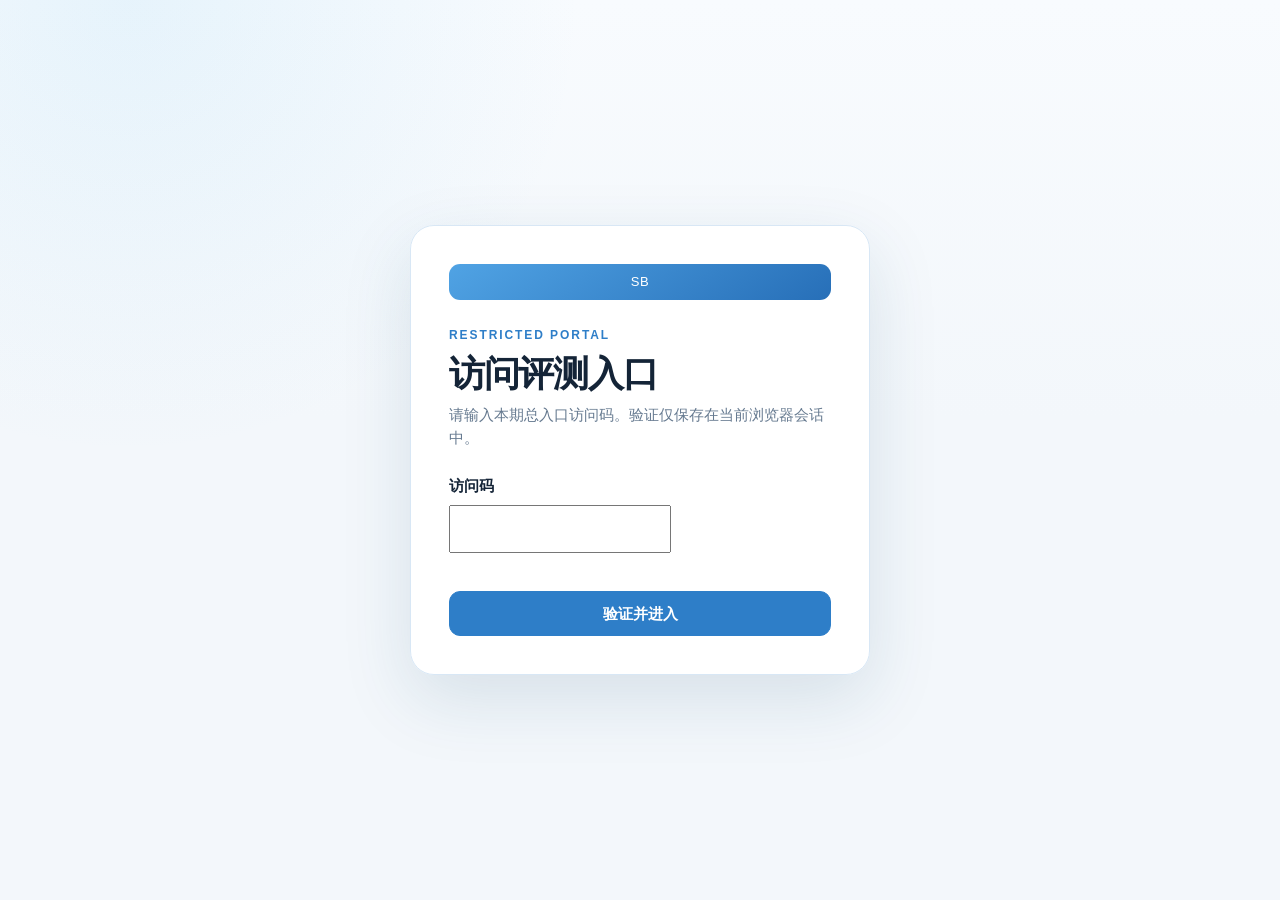
==== index.html @ b5875988 "Publish separated November evaluation pages" ====
<!doctype html>
<html lang="zh-CN">
<head>
  <meta charset="utf-8">
  <meta name="viewport" content="width=device-width,initial-scale=1">
  <meta name="color-scheme" content="light">
  <meta name="robots" content="noindex,nofollow,noarchive">
  <title>SonicBench · 11 月评测工具</title>
  <link rel="stylesheet" href="styles.css">
</head>
<body class="portal-locked">
  <section id="portal-gate" class="portal-gate" aria-labelledby="portal-gate-title">
    <form id="portal-gate-form" class="portal-gate-card" autocomplete="off">
      <span class="brand-mark portal-mark">SB</span>
      <span class="eyebrow">RESTRICTED PORTAL</span>
      <h1 id="portal-gate-title">访问评测入口</h1>
      <p>请输入本期总入口访问码。验证仅保存在当前浏览器会话中。</p>
      <label class="field-label" for="portal-access-code">访问码</label>
      <input id="portal-access-code" type="password" inputmode="text" autocomplete="current-password" required>
      <p id="portal-gate-error" class="portal-gate-error" role="alert" aria-live="polite"></p>
      <button class="button primary portal-submit" type="submit">验证并进入</button>
    </form>
  </section>
  <main id="portal-content" class="landing shell" hidden>
    <header class="hero compact-hero">
      <span class="eyebrow">SONICBENCH · NOVEMBER</span>
      <h1>音乐生成评测工具</h1>
      <p>固定 4 模型，支持单单元格工单、MOS 分层评分、强制 Ranking 与一致性检查。</p>
    </header>
    <section class="entry-grid" aria-label="工具入口">
      <a class="entry-card" href="admin.html">
        <span class="entry-index">01</span>
        <h2>管理员工单生成</h2>
        <p>导入原始样本，生成脱敏工单与独立 Mapping。</p>
        <span class="entry-link">进入生成器 →</span>
      </a>
      <a class="entry-card" href="annotate.html">
        <span class="entry-index">02</span>
        <h2>标注员评测</h2>
        <p>粘贴单个工单单元格，完成 MOS 与 Ranking。</p>
        <span class="entry-link">进入评测 →</span>
      </a>
      <a class="entry-card" href="review.html">
        <span class="entry-index">03</span>
        <h2>质检验收</h2>
        <p>粘贴结果 JSON，恢复答案并复核、修订与导出。</p>
        <span class="entry-link">进入质检 →</span>
      </a>
    </section>
  </main>
  <script src="portal-gate.js"></script>
</body>
</html>
---- styles.css ----
:root {
  --bg: #f3f7fb;
  --panel: #ffffff;
  --panel-soft: #f7fbff;
  --line: #d8e7f5;
  --line-strong: #bcd5eb;
  --ink: #142437;
  --muted: #667a90;
  --primary: #2e7ec8;
  --primary-dark: #1f63a3;
  --primary-soft: #e8f4ff;
  --cyan: #188eaa;
  --success: #16815c;
  --success-soft: #e9f8f1;
  --warning: #a76308;
  --warning-soft: #fff7e8;
  --danger: #c83d4e;
  --danger-soft: #fff0f2;
  --shadow: 0 10px 30px rgba(30, 78, 116, .075);
  --radius: 18px;
  --font: Inter, ui-sans-serif, -apple-system, BlinkMacSystemFont, "Segoe UI", "PingFang SC", "Microsoft YaHei", sans-serif;
}

* { box-sizing: border-box; }
html { scroll-behavior: smooth; }
body { margin: 0; color: var(--ink); background: var(--bg); font-family: var(--font); font-size: 15px; line-height: 1.55; }
button, textarea, input, select { font: inherit; }
button, a { -webkit-tap-highlight-color: transparent; }
a { color: inherit; text-decoration: none; }

body::before {
  content: "";
  position: fixed;
  inset: 0;
  z-index: -1;
  background:
    radial-gradient(circle at 10% 0%, rgba(111, 192, 235, .13), transparent 31%),
    linear-gradient(180deg, #f8fbfe 0, var(--bg) 420px);
}

.shell { width: min(1680px, calc(100% - 32px)); margin: 0 auto; }
.page-shell { padding: 48px 0 96px; }
.topbar { position: sticky; top: 0; z-index: 60; display: flex; align-items: center; justify-content: space-between; gap: 24px; min-height: 68px; padding: 0 max(16px, calc((100vw - 1680px) / 2)); background: rgba(255,255,255,.94); border-bottom: 1px solid var(--line); backdrop-filter: blur(16px); }
.brand { display: flex; align-items: center; gap: 10px; font-weight: 750; }
.brand-mark { display: grid; place-items: center; min-width: 36px; height: 36px; padding: 0 8px; border-radius: 11px; color: white; background: linear-gradient(145deg, #50a3e4, #276fb8); font-size: 13px; letter-spacing: .04em; }
.topbar-links { display: flex; gap: 6px; }
.topbar-links a { padding: 9px 14px; border-radius: 10px; color: var(--muted); font-weight: 650; }
.topbar-links a:hover, .topbar-links a.active { color: var(--primary-dark); background: var(--primary-soft); }
.role-chip { display: inline-flex; align-items: center; padding: 8px 12px; border: 1px solid #c5def2; border-radius: 999px; color: var(--primary-dark); background: var(--primary-soft); font-size: 12px; font-weight: 760; }

.portal-locked { overflow: hidden; }
.portal-gate { min-height: 100vh; display: grid; place-items: center; padding: 24px; }
.portal-gate[hidden] { display: none; }
.portal-gate-card { width: min(460px, 100%); padding: 38px; border: 1px solid var(--line); border-radius: 24px; background: rgba(255,255,255,.96); box-shadow: 0 24px 70px rgba(27,74,110,.13); }
.portal-mark { margin-bottom: 22px; }
.portal-gate-card h1 { margin: 10px 0 10px; font-size: 36px; letter-spacing: -.035em; }
.portal-gate-card > p { margin: 0 0 24px; color: var(--muted); }
.portal-gate-card input { height: 48px; padding: 0 14px; }
.portal-submit { width: 100%; margin-top: 8px; }
.portal-gate-error { min-height: 22px; margin: 8px 0 0 !important; color: var(--danger) !important; font-size: 13px; }

.hero { padding: 52px 0 34px; }
.compact-hero { text-align: center; padding-top: 14vh; }
.eyebrow { display: inline-block; color: var(--primary); font-size: 12px; font-weight: 800; letter-spacing: .16em; }
h1 { margin: 12px 0 14px; font-size: clamp(36px, 6vw, 68px); line-height: 1.06; letter-spacing: -.05em; }
.hero h1 { max-width: 920px; }
.compact-hero h1 { margin-inline: auto; }
.hero p { max-width: 760px; margin: 0; color: var(--muted); font-size: 18px; }
.compact-hero p { margin-inline: auto; }
.entry-grid { display: grid; grid-template-columns: repeat(3, 1fr); gap: 18px; padding: 40px 0 80px; }
.entry-card { min-height: 250px; padding: 28px; border: 1px solid var(--line); border-radius: 22px; background: rgba(255,255,255,.88); box-shadow: var(--shadow); transition: transform .18s, border-color .18s; }
.entry-card:hover { transform: translateY(-4px); border-color: var(--line-strong); }
.entry-index, .step-index { display: inline-grid; place-items: center; min-width: 36px; height: 36px; padding: 0 9px; color: var(--primary-dark); background: var(--primary-soft); border-radius: 10px; font-weight: 800; }
.entry-card h2 { margin: 38px 0 8px; font-size: 24px; }
.entry-card p { min-height: 50px; margin: 0; color: var(--muted); }
.entry-link { display: inline-block; margin-top: 26px; color: var(--primary); font-weight: 750; }

.page-heading { display: flex; align-items: flex-end; justify-content: space-between; gap: 24px; margin-bottom: 28px; }
.page-heading h1 { margin: 6px 0 4px; font-size: clamp(34px, 5vw, 54px); }
.page-heading p { margin: 0; color: var(--muted); }
.badge { display: inline-flex; align-items: center; gap: 7px; padding: 6px 10px; border: 1px solid var(--line); border-radius: 999px; background: white; color: var(--muted); font-size: 12px; font-weight: 700; }
.badge.vocal { color: var(--primary-dark); background: var(--primary-soft); border-color: #bfdcf3; }
.badge.non-vocal { color: #49657a; background: #edf4f7; }

.card { background: var(--panel); border: 1px solid var(--line); border-radius: var(--radius); box-shadow: var(--shadow); }
.card + .card { margin-top: 20px; }
.card-header { display: flex; align-items: center; justify-content: space-between; gap: 18px; padding: 22px 24px; border-bottom: 1px solid var(--line); }
.card-header h2, .card-header h3 { margin: 0; }
.card-body { padding: 24px; }
.section-title { display: flex; align-items: center; gap: 12px; margin-bottom: 18px; }
.section-title h2 { margin: 0; font-size: 21px; }
.section-title p { margin: 2px 0 0; color: var(--muted); }

.input-tabs { display: flex; gap: 6px; padding: 5px; border: 1px solid var(--line); border-radius: 13px; background: var(--panel-soft); }
.input-tab { flex: 1; border: 0; border-radius: 9px; padding: 10px 14px; color: var(--muted); background: transparent; cursor: pointer; font-weight: 700; }
.input-tab.active { color: var(--primary-dark); background: white; box-shadow: 0 4px 16px rgba(35,87,127,.09); }
textarea, input[type="text"], input[type="number"], select { width: 100%; border: 1px solid var(--line-strong); border-radius: 12px; color: var(--ink); background: white; outline: none; transition: border-color .15s, box-shadow .15s; }
textarea:not(.note-input) { min-height: 210px; padding: 16px; resize: vertical; line-height: 1.55; }
textarea:focus, input:focus, select:focus { border-color: #75add8; box-shadow: 0 0 0 4px rgba(75,152,211,.12); }
.code-input { font-family: ui-monospace, SFMono-Regular, Menlo, Consolas, monospace; font-size: 13px; }
.field-label { display: block; margin-bottom: 8px; font-weight: 720; }
.field-help { margin: 7px 0 0; color: var(--muted); font-size: 13px; }
.file-drop { display: grid; place-items: center; min-height: 170px; padding: 28px; border: 1.5px dashed var(--line-strong); border-radius: 14px; background: var(--panel-soft); text-align: center; }
.file-drop input { max-width: 360px; }
.toolbar { display: flex; align-items: center; flex-wrap: wrap; gap: 10px; margin-top: 18px; }
.toolbar.split { justify-content: space-between; }
.button { display: inline-flex; align-items: center; justify-content: center; gap: 8px; min-height: 42px; padding: 10px 16px; border: 1px solid var(--line-strong); border-radius: 11px; background: white; color: var(--ink); cursor: pointer; font-weight: 720; transition: transform .12s, border-color .15s, background .15s; }
.button:hover { border-color: #8db8da; transform: translateY(-1px); }
.button.primary { color: white; border-color: var(--primary); background: var(--primary); }
.button.primary:hover { background: var(--primary-dark); }
.button.soft { color: var(--primary-dark); border-color: #c5def2; background: var(--primary-soft); }
.button.danger { color: var(--danger); border-color: #f0c1c8; background: var(--danger-soft); }
.button:disabled { opacity: .45; cursor: not-allowed; transform: none; }
.button.small { min-height: 34px; padding: 6px 11px; font-size: 13px; }

.alert { margin: 16px 0; padding: 14px 16px; border: 1px solid var(--line); border-radius: 12px; background: var(--panel-soft); }
.alert strong { display: block; margin-bottom: 4px; }
.alert.error { color: #8f2634; border-color: #f0bec5; background: var(--danger-soft); }
.alert.warning { color: #7c4d0b; border-color: #eed3a5; background: var(--warning-soft); }
.alert.success { color: #116343; border-color: #b8e3d0; background: var(--success-soft); }
.alert ul { margin: 8px 0 0; padding-left: 20px; }
.toast { position: fixed; right: 24px; bottom: 24px; z-index: 100; max-width: 420px; padding: 13px 16px; border-radius: 12px; color: white; background: #17364f; box-shadow: var(--shadow); opacity: 0; transform: translateY(10px); pointer-events: none; transition: .2s; }
.toast.show { opacity: 1; transform: none; }
.toast.error { background: var(--danger); }

.table-wrap { overflow: auto; border: 1px solid var(--line); border-radius: 14px; }
table { width: 100%; border-collapse: collapse; background: white; font-size: 13px; }
th, td { min-width: 120px; padding: 12px 13px; border-bottom: 1px solid var(--line); text-align: left; vertical-align: top; }
th { position: sticky; top: 0; z-index: 1; color: #496176; background: #eef6fc; font-weight: 760; }
tr:last-child td { border-bottom: 0; }
.truncate { max-width: 280px; overflow: hidden; text-overflow: ellipsis; white-space: nowrap; }
.stat-grid { display: grid; grid-template-columns: repeat(4, 1fr); gap: 12px; margin: 18px 0; }
.stat { padding: 18px; border: 1px solid var(--line); border-radius: 14px; background: var(--panel-soft); }
.stat b { display: block; font-size: 25px; }
.stat span { color: var(--muted); font-size: 12px; }

.progress-shell { position: sticky; top: 68px; z-index: 45; padding: 12px 0; background: linear-gradient(var(--bg) 70%, transparent); }
.progress-card { display: flex; align-items: center; gap: 18px; padding: 14px 18px; border: 1px solid var(--line); border-radius: 14px; background: rgba(255,255,255,.96); box-shadow: 0 8px 24px rgba(29,78,117,.08); }
.progress-copy { min-width: 170px; }
.progress-copy strong { display: block; }
.progress-copy span { color: var(--muted); font-size: 12px; }
.progress-track { flex: 1; height: 8px; overflow: hidden; border-radius: 99px; background: #e6f0f7; }
.progress-track i { display: block; height: 100%; border-radius: inherit; background: linear-gradient(90deg, #58a5dc, #2d78bd); transition: width .2s; }
.task-layout { display: grid; grid-template-columns: 290px minmax(0,1fr); gap: 18px; align-items: start; }
.task-rail { position: sticky; top: 146px; max-height: calc(100vh - 166px); overflow: auto; padding: 14px; box-shadow: 0 8px 24px rgba(30,78,116,.06); }
.rail-heading { display: flex; align-items: center; gap: 10px; padding: 5px 7px 10px; }
.rail-heading > div { min-width: 0; }
.rail-heading strong, .rail-heading small { display: block; }
.rail-heading strong { font-size: 13px; }
.rail-heading small { margin-top: 1px; color: var(--muted); font-size: 11px; }
.rail-step-number { display: grid; place-items: center; width: 28px; height: 28px; flex: 0 0 28px; border-radius: 8px; color: var(--primary-dark); background: var(--primary-soft); font-size: 12px; font-weight: 850; }
.rail-tree { position: relative; display: grid; gap: 3px; }
.rail-tree::before { content: ""; position: absolute; left: 22px; top: 7px; bottom: 7px; width: 1px; background: var(--line); }
.rail-node { position: relative; }
.rail-item { position: relative; z-index: 1; width: 100%; display: flex; align-items: center; gap: 9px; padding: 8px 9px; border: 1px solid transparent; border-radius: 9px; color: #526779; background: white; cursor: pointer; text-align: left; font-size: 13px; }
.rail-item:hover { border-color: var(--line); background: var(--panel-soft); }
.rail-item.active { color: var(--primary-dark); border-color: #bedcf2; background: var(--primary-soft); font-weight: 760; }
.rail-item.done::after { content: "✓"; margin-left: auto; color: var(--success); font-weight: 900; }
.rail-dot { display: grid; place-items: center; width: 28px; height: 28px; flex: 0 0 28px; border: 1px solid var(--line); border-radius: 8px; color: #718397; background: white; font-size: 10px; font-weight: 800; }
.rail-item.active .rail-dot { color: white; border-color: var(--primary); background: var(--primary); }
.rail-subtree { position: relative; display: grid; gap: 2px; margin: 3px 0 7px 42px; padding-left: 12px; border-left: 1px solid var(--line-strong); }
.rail-subitem { position: relative; width: 100%; padding: 6px 8px; border: 0; border-radius: 7px; color: #718397; background: transparent; cursor: pointer; text-align: left; font-size: 11px; }
.rail-subitem::before { content: ""; position: absolute; left: -16px; top: 50%; width: 7px; height: 1px; background: var(--line-strong); }
.rail-subitem:hover { color: var(--primary-dark); background: var(--panel-soft); }
.rail-subitem.active { color: var(--primary-dark); background: #eef7ff; font-weight: 760; }
.rail-subitem.done::after { content: "✓"; float: right; color: var(--success); font-weight: 900; }
.rail-divider { height: 1px; margin: 13px 5px; background: var(--line); }

.sticky-context { position: sticky; top: 134px; z-index: 35; margin-bottom: 12px; padding: 14px; border: 1px solid var(--line); border-radius: 15px; background: rgba(255,255,255,.97); box-shadow: 0 8px 22px rgba(29,78,117,.075); backdrop-filter: blur(14px); }
.audio-row { display: grid; grid-template-columns: 120px 1fr; gap: 16px; align-items: center; }
.candidate-label { color: var(--primary-dark); font-weight: 780; }
audio { width: 100%; height: 42px; }
.context-grid { display: grid; grid-template-columns: .9fr 1.6fr; gap: 9px; margin-top: 9px; }
.context-box { max-height: 76px; overflow: auto; padding: 9px 11px; border: 1px solid #e7f0f7; border-radius: 9px; background: #f8fbfd; color: #53687b; white-space: pre-wrap; font-size: 12px; }
.context-box strong { display: block; margin-bottom: 5px; color: var(--ink); }

.score-group { overflow: hidden; box-shadow: 0 6px 20px rgba(30,78,116,.05); }
.group-tabs { display: grid; grid-template-columns: repeat(5, 1fr); gap: 5px; margin-top: 9px; padding-top: 9px; border-top: 1px solid var(--line); }
.group-tab { position: relative; min-height: 36px; padding: 6px 9px; border: 0; border-radius: 8px; color: var(--muted); background: transparent; cursor: pointer; font-size: 12px; font-weight: 720; }
.group-tab:hover { color: var(--primary-dark); background: var(--panel-soft); }
.group-tab.active { color: white; background: var(--primary); }
.group-tab.done:not(.active)::after { content: "✓"; margin-left: 6px; color: var(--success); font-weight: 900; }
.group-head { display: flex; align-items: center; justify-content: space-between; padding: 15px 18px; background: #f5faff; border-bottom: 1px solid var(--line); }
.group-head h3 { margin: 0; font-size: 18px; }
.dimension-row { padding: 13px 18px; border-bottom: 1px solid var(--line); scroll-margin-top: 205px; }
.dimension-row:last-child { border-bottom: 0; }
.dimension-top { display: grid; grid-template-columns: minmax(200px, .8fr) minmax(500px, 1.55fr); gap: 22px; align-items: center; }
.dimension-name { font-weight: 750; }
.source-field-label { margin: 0 0 5px 4px; color: var(--muted); font-size: 11px; font-weight: 720; }
.score-buttons { display: grid; grid-template-columns: repeat(6, 1fr); gap: 4px; padding: 4px; border: 1px solid #e1ebf3; border-radius: 11px; background: #f2f6f9; }
.score-buttons.no-na { grid-template-columns: repeat(5, 1fr); }
.score-button { min-height: 36px; border: 0; border-radius: 7px; color: #52677a; background: transparent; cursor: pointer; font-weight: 760; }
.score-button:hover { color: var(--primary-dark); background: white; }
.score-button.selected { color: white; border-color: var(--primary); background: var(--primary); }
.score-button.na.selected { background: #567287; border-color: #567287; }
.dimension-detail { margin-top: 10px; padding: 11px; border-radius: 10px; background: #f6faff; }
.detail-title { display: flex; justify-content: space-between; gap: 12px; margin-bottom: 9px; font-size: 13px; font-weight: 750; }
.option-list { display: flex; flex-wrap: wrap; gap: 6px; }
.option-pill { display: inline-flex; align-items: center; padding: 6px 10px; border: 1px solid var(--line-strong); border-radius: 999px; color: #50677b; background: white; cursor: pointer; font-size: 12px; line-height: 1.35; transition: .14s; }
.option-pill:hover { border-color: #7fb3da; background: #f4faff; }
.option-pill.selected { color: #185d94; border-color: #6aa9d6; background: #e4f3ff; box-shadow: inset 0 0 0 1px rgba(47,126,200,.1); }
.option-pill.selected::before { content: "✓"; margin-right: 5px; font-weight: 900; }
.option-pill input { position: absolute; width: 1px; height: 1px; overflow: hidden; opacity: 0; pointer-events: none; }
.note-input { width: 100%; height: 38px; min-height: 38px; max-height: 120px; margin-top: 8px; padding: 8px 11px; resize: vertical; line-height: 1.4; overflow-y: auto; }
.note-field { margin-top: 8px; }
.note-field > label { display: block; color: #52677a; font-size: 12px; font-weight: 720; }
.required { color: var(--danger); }
.field-error { box-shadow: inset 3px 0 0 var(--danger); background: linear-gradient(90deg, rgba(255,240,242,.75), transparent 32%); }

.ranking-intro { padding: 16px; border: 1px solid var(--line); border-radius: 13px; background: var(--primary-soft); color: #315c7e; }
.ranking-card { padding: 18px; border: 1px solid var(--line); border-radius: 15px; background: white; }
.ranking-card + .ranking-card { margin-top: 13px; }
.ranking-head { display: flex; align-items: center; justify-content: space-between; gap: 16px; margin-bottom: 12px; }
.ranking-head h3 { margin: 0; }
.rank-direction { display: flex; align-items: center; gap: 10px; margin-bottom: 8px; color: var(--muted); font-size: 11px; font-weight: 720; }
.rank-direction i { flex: 1; height: 1px; background: linear-gradient(90deg, #68a9d9, #d6e6f2); }
.rank-list { display: flex; gap: 8px; overflow-x: auto; padding: 2px 1px 6px; }
.rank-row { position: relative; display: grid; grid-template-columns: 22px minmax(96px, 1fr); align-items: center; gap: 8px; min-width: 0; flex: 1 1 0; padding: 12px; border: 1px solid var(--line); border-radius: 11px; background: var(--panel-soft); cursor: grab; user-select: none; transition: border-color .15s, box-shadow .15s, opacity .15s, transform .15s; }
.rank-row:hover { border-color: #a8cce7; box-shadow: 0 5px 14px rgba(34,88,128,.07); }
.rank-row:active { cursor: grabbing; }
.rank-row.dragging { opacity: .45; border-color: var(--primary); box-shadow: 0 8px 20px rgba(46,126,200,.16); transform: scale(.995); }
.rank-list.is-dragging .rank-row:not(.dragging):hover { border-color: var(--line); box-shadow: none; }
.rank-row.insert-before::before, .rank-row.insert-after::after { content: ""; position: absolute; top: 6px; bottom: 6px; z-index: 4; width: 3px; border-radius: 99px; background: var(--primary); box-shadow: 0 0 0 3px rgba(46,126,200,.12); pointer-events: none; }
.rank-row.insert-before::before { left: -6px; }
.rank-row.insert-after::after { right: -6px; }
.rank-row.insert-before .drag-handle::before, .rank-row.insert-after .drag-handle::before { content: "松手插入"; position: absolute; top: -24px; z-index: 5; padding: 3px 6px; border-radius: 5px; color: white; background: var(--primary); font-size: 10px; font-weight: 700; white-space: nowrap; pointer-events: none; }
.rank-row.insert-before .drag-handle::before { left: -10px; transform: translateX(-50%); }
.rank-row.insert-after .drag-handle::before { right: -10px; transform: translateX(50%); }
.drag-handle { display: grid; gap: 3px; width: 22px; padding: 7px 4px; border-radius: 6px; cursor: grab; }
.drag-handle:hover { background: #e8f3fb; }
.drag-handle i { display: block; height: 2px; border-radius: 99px; background: #8aa2b5; pointer-events: none; }
.rank-number { display: grid; place-items: center; width: 34px; height: 34px; border-radius: 9px; color: var(--primary-dark); background: white; border: 1px solid var(--line); font-weight: 850; }
.rank-label { font-weight: 720; }
.rank-controls { display: flex; gap: 5px; }
.icon-button { width: 34px; height: 34px; border: 1px solid var(--line-strong); border-radius: 9px; background: white; cursor: pointer; }
.score-peek { display: none; margin-left: 8px; padding: 3px 8px; border-radius: 999px; color: #365b76; background: #e1f1fb; font-size: 12px; }
.ranking-revealed .score-peek { display: inline-block; }
.conflict-card { margin-top: 14px; padding: 15px; border: 1px solid #efb7c0; border-radius: 12px; background: var(--danger-soft); }
.conflict-card h4 { margin: 0 0 8px; color: #952c3a; }
.conflict-card ul { margin: 0; padding-left: 20px; }
.ranking-note { min-height: 76px; margin-top: 10px; }

.footer-actions { position: sticky; bottom: 0; z-index: 40; display: flex; align-items: center; justify-content: space-between; gap: 16px; margin-top: 18px; padding: 14px 16px; border: 1px solid var(--line); border-radius: 14px; background: rgba(255,255,255,.96); box-shadow: 0 -8px 26px rgba(29,78,117,.09); backdrop-filter: blur(12px); }
.footer-actions .status { color: var(--muted); font-size: 13px; }
.result-output { min-height: 260px; }
.char-meter { display: flex; justify-content: space-between; gap: 16px; margin: 8px 0 0; color: var(--muted); font-size: 13px; }
.char-meter.warning { color: var(--warning); }
.char-meter.danger { color: var(--danger); font-weight: 700; }

@media (max-width: 1180px) {
  .task-layout { grid-template-columns: 240px minmax(0,1fr); }
  .dimension-top { grid-template-columns: minmax(150px, .7fr) minmax(0, 1.5fr); gap: 14px; }
}

@media (max-width: 900px) {
  .entry-grid, .task-layout, .context-grid { grid-template-columns: 1fr; }
  .entry-grid { max-width: 620px; margin: auto; }
  .task-rail { position: static; max-height: none; }
  .sticky-context { top: 128px; }
  .dimension-top { grid-template-columns: 1fr; }
  .group-tabs { grid-template-columns: repeat(3, 1fr); }
  .stat-grid { grid-template-columns: repeat(2,1fr); }
  .rank-row { flex: 0 0 220px; }
}

@media (max-width: 620px) {
  .shell { width: min(100% - 24px, 1680px); }
  .topbar { padding-inline: 12px; }
  .topbar-links a { padding: 8px 9px; font-size: 13px; }
  .brand > span:last-child { display: none; }
  .page-shell { padding-top: 30px; }
  .page-heading { align-items: flex-start; flex-direction: column; }
  .card-body, .card-header { padding: 18px; }
  .score-buttons { grid-template-columns: repeat(3,1fr); }
  .group-tabs { grid-template-columns: repeat(2, 1fr); }
  .dimension-row { padding: 15px; }
  .audio-row { grid-template-columns: 1fr; }
  .progress-copy { min-width: 0; }
  .progress-card { align-items: flex-start; flex-direction: column; }
  .progress-track { width: 100%; }
  .footer-actions { align-items: stretch; flex-direction: column; }
  .footer-actions .button { width: 100%; }
}
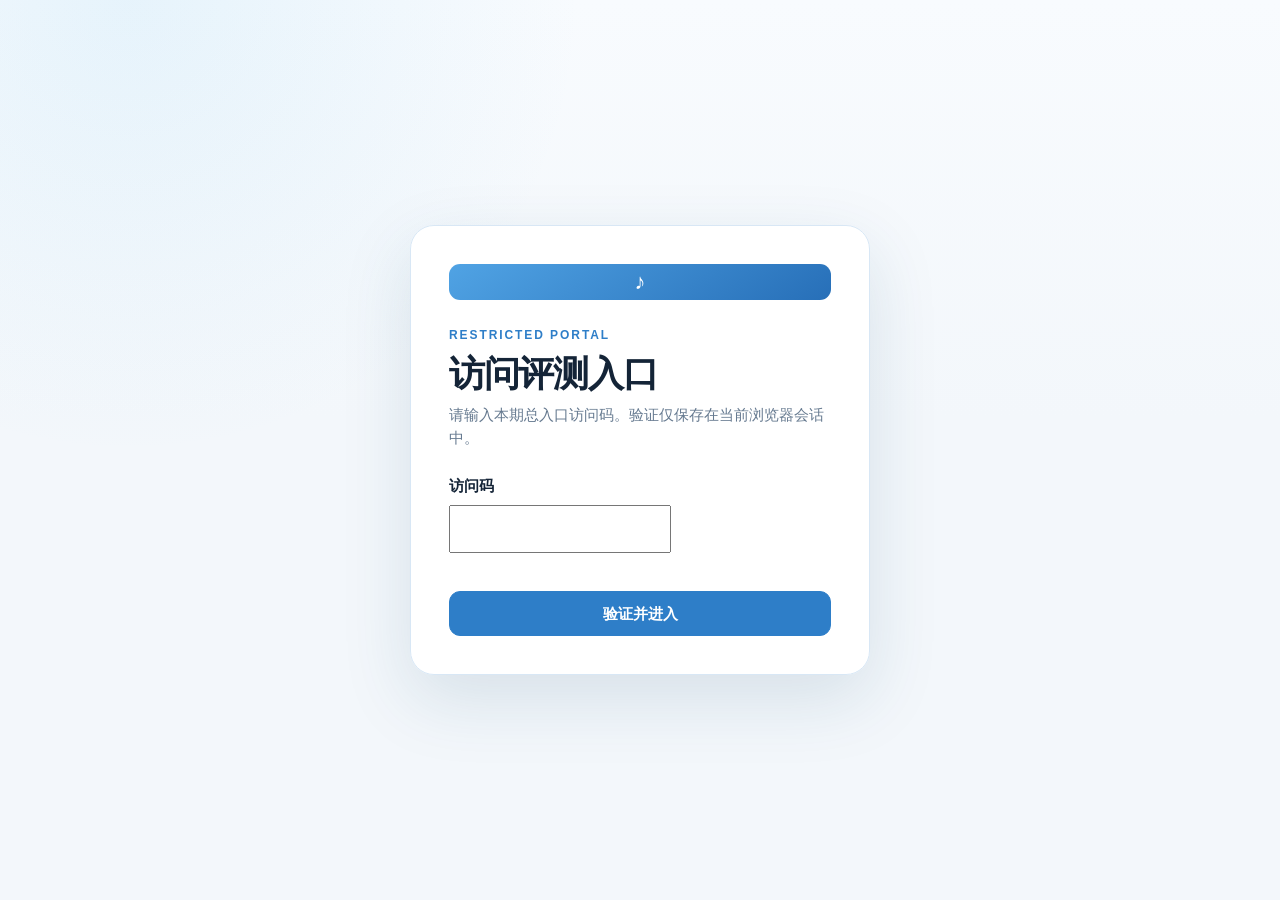
==== commit e517cb7b: "Replace letter marks with music icon" ====
--- a/index.html
+++ b/index.html
@@ -11,7 +11,7 @@
 <body class="portal-locked">
   <section id="portal-gate" class="portal-gate" aria-labelledby="portal-gate-title">
     <form id="portal-gate-form" class="portal-gate-card" autocomplete="off">
-      <span class="brand-mark portal-mark">SB</span>
+      <span class="brand-mark portal-mark brand-icon" aria-hidden="true">♪</span>
       <span class="eyebrow">RESTRICTED PORTAL</span>
       <h1 id="portal-gate-title">访问评测入口</h1>
       <p>请输入本期总入口访问码。验证仅保存在当前浏览器会话中。</p>
--- a/styles.css
+++ b/styles.css
@@ -43,6 +43,7 @@
 .topbar { position: sticky; top: 0; z-index: 60; display: flex; align-items: center; justify-content: space-between; gap: 24px; min-height: 68px; padding: 0 max(16px, calc((100vw - 1680px) / 2)); background: rgba(255,255,255,.94); border-bottom: 1px solid var(--line); backdrop-filter: blur(16px); }
 .brand { display: flex; align-items: center; gap: 10px; font-weight: 750; }
 .brand-mark { display: grid; place-items: center; min-width: 36px; height: 36px; padding: 0 8px; border-radius: 11px; color: white; background: linear-gradient(145deg, #50a3e4, #276fb8); font-size: 13px; letter-spacing: .04em; }
+.brand-icon { font-size: 22px; font-family: Georgia, "Times New Roman", serif; line-height: 1; letter-spacing: 0; }
 .topbar-links { display: flex; gap: 6px; }
 .topbar-links a { padding: 9px 14px; border-radius: 10px; color: var(--muted); font-weight: 650; }
 .topbar-links a:hover, .topbar-links a.active { color: var(--primary-dark); background: var(--primary-soft); }
